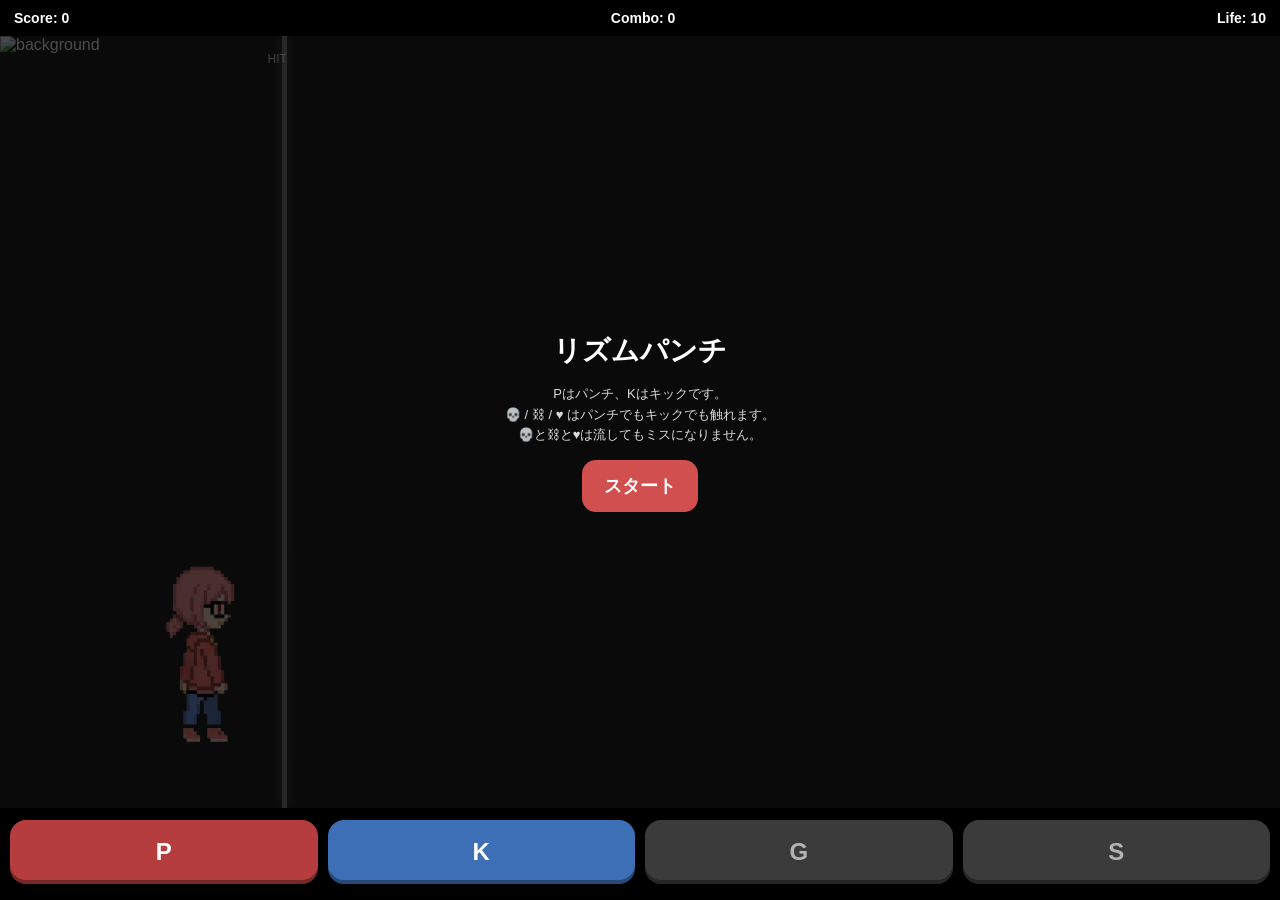
==== kako/index.html @ 6b9573d5 "Add files via upload" ====
<!DOCTYPE html>
<html lang="ja">
<head>
  <meta charset="UTF-8" />
  <meta name="viewport" content="width=device-width, initial-scale=1.0, user-scalable=no" />
  <title>Rhythm Punch Game</title>
  <style>
    * { box-sizing: border-box; -webkit-tap-highlight-color: transparent; }
    html, body {
      margin: 0;
      padding: 0;
      background: #111;
      color: #fff;
      font-family: sans-serif;
      overflow: hidden;
      touch-action: manipulation;
    }

    #gameWrap {
      width: 100vw;
      height: 100vh;
      display: flex;
      flex-direction: column;
      align-items: center;
      justify-content: space-between;
      background: #000;
    }

    #hud {
      width: 100%;
      padding: 10px 14px;
      display: flex;
      justify-content: space-between;
      align-items: center;
      background: rgba(0,0,0,0.7);
      font-weight: bold;
      font-size: 14px;
      z-index: 5;
    }

    #gameArea {
      position: relative;
      width: 100%;
      flex: 1;
      overflow: hidden;
      background: #222;
    }

    #bg {
      position: absolute;
      inset: 0;
      width: 100%;
      height: 100%;
      object-fit: cover;
      pointer-events: none;
      user-select: none;
    }

    #judgeLine {
      position: absolute;
      left: 22%;
      top: 0;
      width: 5px;
      height: 100%;
      background: rgba(255,255,255,0.45);
      box-shadow: 0 0 10px rgba(255,255,255,0.25);
      z-index: 2;
    }

    #laneLabel {
      position: absolute;
      left: calc(22% - 14px);
      top: 16px;
      font-size: 12px;
      color: rgba(255,255,255,0.8);
      z-index: 3;
    }

    #character {
      position: absolute;
      left: 9%;
      bottom: 6%;
      width: min(24vw, 180px);
      image-rendering: pixelated;
      image-rendering: crisp-edges;
      z-index: 4;
      user-select: none;
      pointer-events: none;
      transform: translateZ(0);
    }

    .note {
      position: absolute;
      width: clamp(36px, 6vw, 54px);
      height: clamp(36px, 6vw, 54px);
      border-radius: 50%;
      background: rgba(255, 120, 120, 0.92);
      border: 3px solid rgba(255,255,255,0.9);
      box-shadow: 0 0 14px rgba(255,100,100,0.55);
      top: 54%;
      transform: translate(-50%, -50%);
      z-index: 3;
    }

    .note.k-note {
      background: rgba(110, 180, 255, 0.92);
      box-shadow: 0 0 14px rgba(110,180,255,0.55);
    }

    .note.bad-note {
      background: rgba(180, 120, 255, 0.95);
      box-shadow: 0 0 14px rgba(180,120,255,0.6);
    }

    .note.bind-note {
      background: rgba(170, 170, 170, 0.95);
      box-shadow: 0 0 14px rgba(200,200,200,0.45);
    }

    .note.heal-note {
      background: rgba(255, 105, 145, 0.95);
      box-shadow: 0 0 14px rgba(255,105,145,0.55);
    }

    .note::after {
      content: attr(data-label);
      position: absolute;
      inset: 0;
      display: flex;
      align-items: center;
      justify-content: center;
      font-size: clamp(16px, 3vw, 22px);
      font-weight: bold;
      color: #fff;
    }

    #feedback {
      position: absolute;
      left: 50%;
      top: 14%;
      transform: translateX(-50%);
      font-size: clamp(22px, 5vw, 42px);
      font-weight: bold;
      text-shadow: 0 0 8px rgba(0,0,0,0.8);
      z-index: 6;
      opacity: 0;
      transition: opacity 0.12s ease;
      pointer-events: none;
    }

    #controls {
      width: 100%;
      padding: 12px 10px 16px;
      background: linear-gradient(to top, rgba(0,0,0,0.95), rgba(0,0,0,0.72));
      display: grid;
      grid-template-columns: repeat(4, 1fr);
      gap: 10px;
      z-index: 5;
    }

    .btn {
      appearance: none;
      border: 0;
      border-radius: 16px;
      height: 64px;
      font-size: 24px;
      font-weight: bold;
      color: white;
      background: #3b3b3b;
      box-shadow: inset 0 -4px 0 rgba(0,0,0,0.35);
    }

    .btn:active { transform: scale(0.96); }
    #btnP { background: #b63d3d; }
    #btnK { background: #3d6fb6; }
    #btnG, #btnS { background: #555; opacity: 0.7; }

    #startOverlay {
      position: absolute;
      inset: 0;
      display: flex;
      flex-direction: column;
      align-items: center;
      justify-content: center;
      gap: 14px;
      background: rgba(0,0,0,0.7);
      z-index: 10;
      text-align: center;
      padding: 20px;
    }

    #startOverlay button {
      border: 0;
      border-radius: 14px;
      padding: 14px 22px;
      font-size: 18px;
      font-weight: bold;
      background: #d24f4f;
      color: #fff;
    }

    .small {
      font-size: 13px;
      color: rgba(255,255,255,0.85);
      line-height: 1.6;
    }
  </style>
</head>
<body>
  <div id="gameWrap">
    <div id="hud">
      <div>Score: <span id="score">0</span></div>
      <div>Combo: <span id="combo">0</span></div>
      <div>Life: <span id="life">10</span></div>
    </div>

    <div id="gameArea">
      <img id="bg" src="back.png" alt="background" />
      <div id="judgeLine"></div>
      <div id="laneLabel">HIT</div>
      <img id="character" src="st.png" alt="player" />
      <div id="feedback"></div>

      <div id="startOverlay">
        <h1 style="margin:0; font-size:28px;">リズムパンチ</h1>
        <div class="small">
          Pはパンチ、Kはキックです。<br>
          💀 / ⛓ / ♥ はパンチでもキックでも触れます。<br>
          💀と⛓と♥は流してもミスになりません。
        </div>
        <button id="startBtn">スタート</button>
      </div>
    </div>

    <div id="controls">
      <button class="btn" id="btnP">P</button>
      <button class="btn" id="btnK">K</button>
      <button class="btn" id="btnG">G</button>
      <button class="btn" id="btnS">S</button>
    </div>
  </div>

  <script>
    const gameArea = document.getElementById('gameArea');
    const character = document.getElementById('character');
    const scoreEl = document.getElementById('score');
    const comboEl = document.getElementById('combo');
    const lifeEl = document.getElementById('life');
    const feedbackEl = document.getElementById('feedback');
    const startOverlay = document.getElementById('startOverlay');
    const startBtn = document.getElementById('startBtn');
    const btnP = document.getElementById('btnP');
    const btnK = document.getElementById('btnK');

    const idleFrames = ['st.png'];
    const punchFrames = ['p1.png', 'p2.png', 'p3.png'];
    const kickFrames = ['k1.png', 'k2.png', 'k3.png'];
    const poisonFrames = ['poi1.png', 'poi2.png'];

    let idleFrameIndex = 0;
    let idleTimer = 0;
    let isActing = false;
    let notes = [];
    let gameRunning = false;
    let score = 0;
    let combo = 0;
    let life = 10;
    let lastTime = 0;
    let spawnTimer = 0;
    let nextSpawn = 1.8;
    let punchStep = 0;
    let kickStep = 0;
    let poisonStep = 0;
    let isBound = false;
    let boundUntil = 0;
    let poisonUntil = 0;

    const judgeXRatio = 0.22;
    const noteSpeed = 240;

    function preloadImages(list) {
      list.forEach(src => {
        const img = new Image();
        img.src = src;
      });
    }

    preloadImages([
      ...idleFrames,
      ...punchFrames,
      ...kickFrames,
      ...poisonFrames,
      'back.png',
      'bin-a.png'
    ]);

    function setFeedback(text, color = '#fff') {
      feedbackEl.textContent = text;
      feedbackEl.style.color = color;
      feedbackEl.style.opacity = '1';
      clearTimeout(setFeedback.timer);
      setFeedback.timer = setTimeout(() => {
        feedbackEl.style.opacity = '0';
      }, 280);
    }

    function updateHud() {
      scoreEl.textContent = score;
      comboEl.textContent = combo;
      lifeEl.textContent = life;
    }

    function createNote() {
      const roll = Math.random();
      let type = 'p';
      if (roll < 0.32) type = 'p';
      else if (roll < 0.64) type = 'k';
      else if (roll < 0.76) type = 'bad';
      else if (roll < 0.88) type = 'bind';
      else type = 'heal';

      const labelMap = {
        p: 'P',
        k: 'K',
        bad: '💀',
        bind: '⛓',
        heal: '♥'
      };

      const classMap = {
        p: '',
        k: 'k-note',
        bad: 'bad-note',
        bind: 'bind-note',
        heal: 'heal-note'
      };

      const note = document.createElement('div');
      note.className = `note ${classMap[type]}`.trim();
      note.dataset.label = labelMap[type];
      gameArea.appendChild(note);

      const startX = gameArea.clientWidth + 40;
      const y = gameArea.clientHeight * 0.85;

      const noteObj = {
        el: note,
        x: startX,
        y,
        hit: false,
        type,
      };

      notes.push(noteObj);
      renderNote(noteObj);
    }

    function renderNote(noteObj) {
      noteObj.el.style.left = noteObj.x + 'px';
      noteObj.el.style.top = noteObj.y + 'px';
    }

    function updateIdleSprite() {
      if (isBound) {
        character.src = 'bin-a.png';
        return;
      }
      if (performance.now() < poisonUntil) {
        if (!isActing && idleTimer >= 0.18) {
          idleTimer = 0;
          playPoisonFrame();
        }
        return;
      }
      character.src = idleFrames[0];
    }

    function playPunchFrame() {
      character.src = punchFrames[punchStep];
      punchStep = (punchStep + 1) % punchFrames.length;
      isActing = true;
      clearTimeout(playPunchFrame.timer);
      playPunchFrame.timer = setTimeout(() => {
        isActing = false;
        updateIdleSprite();
      }, 120);
    }

    function playKickFrame() {
      character.src = kickFrames[kickStep];
      kickStep = (kickStep + 1) % kickFrames.length;
      isActing = true;
      clearTimeout(playKickFrame.timer);
      playKickFrame.timer = setTimeout(() => {
        isActing = false;
        updateIdleSprite();
      }, 120);
    }

    function playPoisonFrame() {
      character.src = poisonFrames[poisonStep];
      poisonStep = (poisonStep + 1) % poisonFrames.length;
    }

    function removeNote(noteObj) {
      if (noteObj.el && noteObj.el.parentNode) {
        noteObj.el.parentNode.removeChild(noteObj.el);
      }
      notes = notes.filter(n => n !== noteObj);
    }

    function judgeInput(inputType) {
      const judgeX = gameArea.clientWidth * judgeXRatio;
      let bestNote = null;
      let bestDist = Infinity;

      for (const note of notes) {
        if (note.hit) continue;
        const dist = Math.abs(note.x - judgeX);
        if (dist < bestDist) {
          bestDist = dist;
          bestNote = note;
        }
      }

      if (!bestNote) {
        combo = 0;
        setFeedback('MISS', '#9ecbff');
        updateHud();
        return;
      }

      const inRange = bestDist <= 68;
      if (!inRange) {
        combo = 0;
        setFeedback('MISS', '#9ecbff');
        updateHud();
        return;
      }

      if (bestNote.type === 'bad') {
        bestNote.hit = true;
        removeNote(bestNote);
        life = Math.max(0, life - 3);
        combo = 0;
        poisonUntil = performance.now() + 5000;
        poisonStep = 0;
        idleTimer = 0;
        playPoisonFrame();
        setFeedback('POISON', '#d38cff');
        updateHud();
        if (life <= 0) gameOver();
        return;
      }

      if (bestNote.type === 'bind') {
        bestNote.hit = true;
        removeNote(bestNote);
        combo = 0;
        isBound = true;
        boundUntil = performance.now() + 3000;
        character.src = 'bin-a.png';
        setFeedback('BIND', '#d0d0d0');
        updateHud();
        return;
      }

      if (bestNote.type === 'heal') {
        bestNote.hit = true;
        removeNote(bestNote);
        life = Math.min(10, life + 3);
        setFeedback('HEAL', '#ff8fb1');
        updateHud();
        return;
      }

      if (bestNote.type !== inputType) {
        combo = 0;
        setFeedback('WRONG', '#ff9de1');
        updateHud();
        return;
      }

      if (bestDist <= 22) {
        bestNote.hit = true;
        removeNote(bestNote);
        score += 300;
        combo += 1;
        setFeedback('PERFECT', '#ffe16a');
      } else if (bestDist <= 42) {
        bestNote.hit = true;
        removeNote(bestNote);
        score += 150;
        combo += 1;
        setFeedback('GOOD', '#7dffb3');
      } else {
        bestNote.hit = true;
        removeNote(bestNote);
        score += 50;
        combo = 0;
        setFeedback('BAD', '#ffb36b');
      }

      updateHud();
    }

    function punch() {
      if (!gameRunning || isBound) return;
      playPunchFrame();
      judgeInput('p');
    }

    function kick() {
      if (!gameRunning || isBound) return;
      playKickFrame();
      judgeInput('k');
    }

    function updateIdle(dt) {
      idleTimer += dt;

      if (isBound) {
        character.src = 'bin-a.png';
        return;
      }

      if (performance.now() < poisonUntil) {
        if (!isActing && idleTimer >= 0.18) {
          idleTimer = 0;
          poisonStep = (poisonStep + 1) % poisonFrames.length;
          playPoisonFrame();
        }
        return;
      }

      if (isActing) return;
      if (idleTimer >= 0.16) {
        idleTimer = 0;
        idleFrameIndex = 0;
        character.src = idleFrames[idleFrameIndex];
      }
    }

    function updateNotes(dt) {
      const judgeLeftLimit = gameArea.clientWidth * judgeXRatio - 75;
      const now = performance.now();

      if (isBound && now >= boundUntil) {
        isBound = false;
        updateIdleSprite();
      }

      for (let i = notes.length - 1; i >= 0; i--) {
        const note = notes[i];
        note.x -= noteSpeed * dt;
        renderNote(note);

        if (note.x < judgeLeftLimit && !note.hit) {
          combo = 0;
          const safeNote = note.type === 'bad' || note.type === 'bind' || note.type === 'heal';
          if (!safeNote) {
            life -= 1;
            setFeedback('MISS', '#9ecbff');
            updateHud();
          }
          removeNote(note);

          if (life <= 0) {
            gameOver();
            return;
          }
        }
      }
    }

    function updateSpawn(dt) {
      spawnTimer += dt;
      if (spawnTimer >= nextSpawn) {
        spawnTimer = 0;
        createNote();
        nextSpawn = 1.05 + Math.random() * 0.55;
      }
    }

    function gameLoop(timestamp) {
      if (!gameRunning) return;

      if (!lastTime) lastTime = timestamp;
      const dt = Math.min((timestamp - lastTime) / 1000, 0.033);
      lastTime = timestamp;

      updateIdle(dt);
      updateNotes(dt);
      updateSpawn(dt);

      requestAnimationFrame(gameLoop);
    }

    function resetGame() {
      notes.forEach(note => note.el.remove());
      notes = [];
      score = 0;
      combo = 0;
      life = 10;
      idleFrameIndex = 0;
      idleTimer = 0;
      spawnTimer = 0;
      nextSpawn = 1.8;
      isActing = false;
      punchStep = 0;
      kickStep = 0;
      poisonStep = 0;
      isBound = false;
      boundUntil = 0;
      poisonUntil = 0;
      character.src = idleFrames[0];
      updateHud();
      feedbackEl.style.opacity = '0';
    }

    function startGame() {
      resetGame();
      gameRunning = true;
      lastTime = 0;
      startOverlay.style.display = 'none';
      requestAnimationFrame(gameLoop);
    }

    function gameOver() {
      gameRunning = false;
      setFeedback('GAME OVER', '#ff8c8c');
      startOverlay.style.display = 'flex';
      startOverlay.innerHTML = `
        <h1 style="margin:0; font-size:28px;">ゲームオーバー</h1>
        <div class="small">
          Score: ${score}<br>
          もう一度遊べます。
        </div>
        <button id="restartBtn">リトライ</button>
      `;
      document.getElementById('restartBtn').addEventListener('click', startGame, { once: true });
    }

    btnP.addEventListener('pointerdown', (e) => {
      e.preventDefault();
      punch();
    });

    btnK.addEventListener('pointerdown', (e) => {
      e.preventDefault();
      kick();
    });

    startBtn.addEventListener('click', startGame);

    window.addEventListener('keydown', (e) => {
      const key = e.key.toLowerCase();
      if (key === 'p') punch();
      if (key === 'k') kick();
    });

    window.addEventListener('resize', () => {
      notes.forEach(renderNote);
    });
  </script>
</body>
</html>
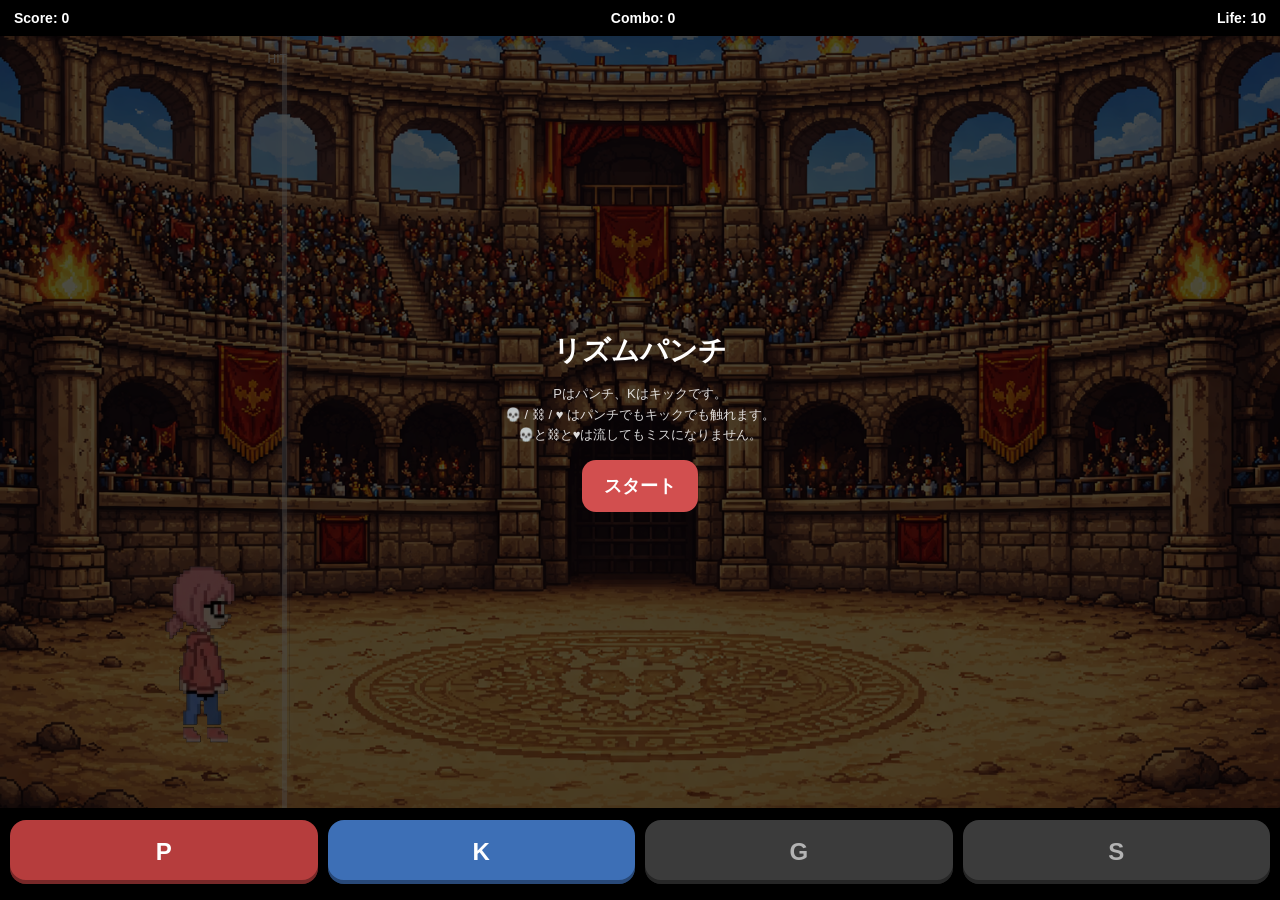
==== commit c1292aee: "Update index.html" ====
--- a/kako/index.html
+++ b/kako/index.html
@@ -7,6 +7,7 @@
   <style>
     * { box-sizing: border-box; -webkit-tap-highlight-color: transparent; }
     html, body {
+  height: 100%;
       margin: 0;
       padding: 0;
       background: #111;
@@ -17,8 +18,8 @@
     }
 
     #gameWrap {
-      width: 100vw;
-      height: 100vh;
+      height: 100dvh;
+  min-height: 100dvh;
       display: flex;
       flex-direction: column;
       align-items: center;
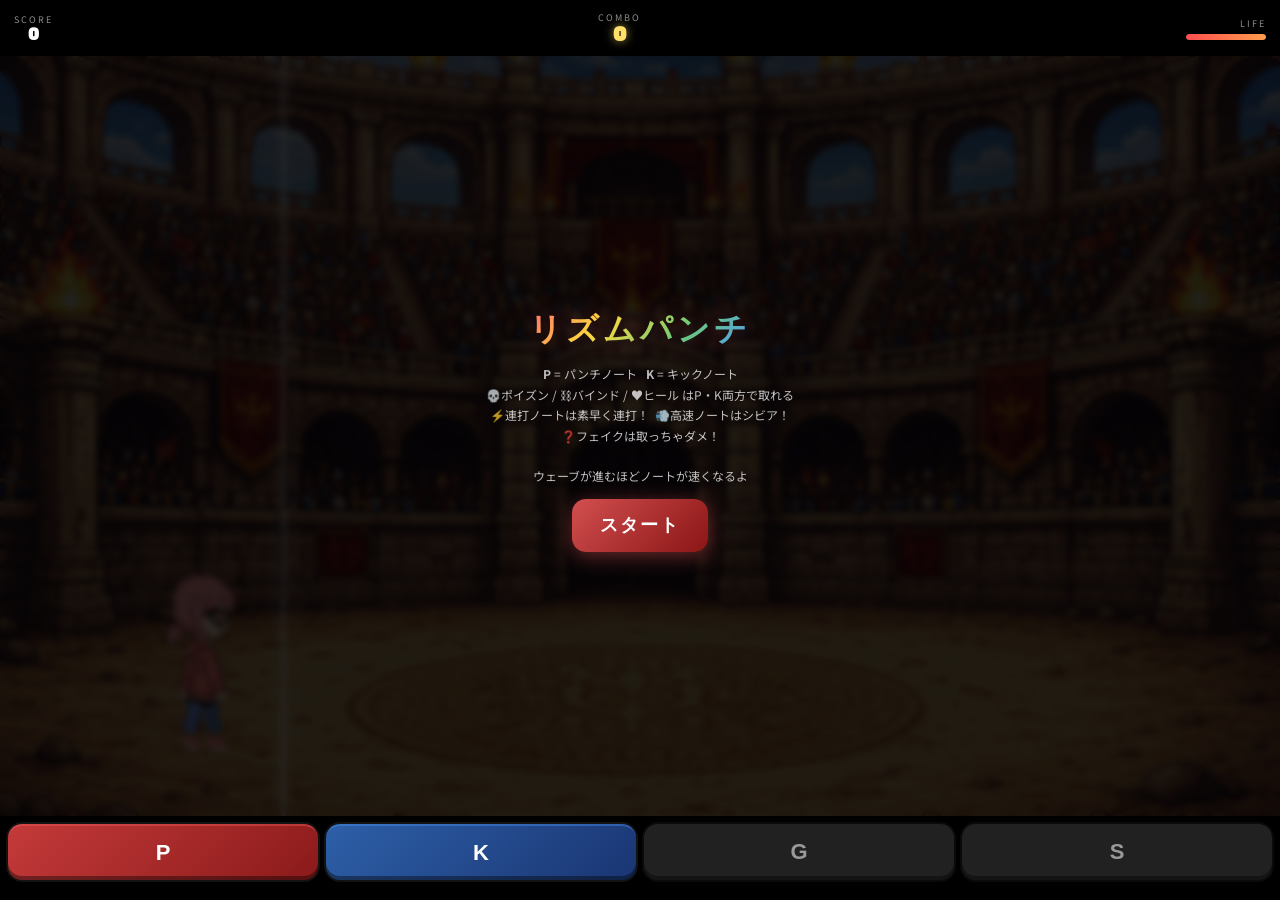
==== commit 3f211b51: "Update index.html" ====
--- a/kako/index.html
+++ b/kako/index.html
@@ -2,667 +2,877 @@
 <html lang="ja">
 <head>
   <meta charset="UTF-8" />
-  <meta name="viewport" content="width=device-width, initial-scale=1.0, user-scalable=no" />
+  <meta name="viewport" content="width=device-width, initial-scale=1.0, viewport-fit=cover, user-scalable=no" />
   <title>Rhythm Punch Game</title>
   <style>
+    @import url('https://fonts.googleapis.com/css2?family=Black+Han+Sans&family=Noto+Sans+JP:wght@400;700;900&display=swap');
+
     * { box-sizing: border-box; -webkit-tap-highlight-color: transparent; }
+    :root {
+      --col-p: #ff4e4e;
+      --col-k: #4e9eff;
+      --col-bad: #b04eff;
+      --col-bind: #aaaaaa;
+      --col-heal: #ff6e9e;
+      --col-rapid: #ffcc00;
+      --col-fast: #00ffcc;
+      --col-fake: #ff8c42;
+      --col-perfect: #ffe16a;
+      --col-good: #7dffb3;
+      --col-bad-fb: #ffb36b;
+      --col-miss: #9ecbff;
+      --glow: 0 0 18px rgba(255,255,255,0.18);
+    }
     html, body {
-  height: 100%;
-      margin: 0;
-      padding: 0;
-      background: #111;
+      margin: 0; padding: 0;
+      width: 100%; height: 100%;
+      overflow: hidden;
+      background: #000;
       color: #fff;
-      font-family: sans-serif;
-      overflow: hidden;
+      font-family: 'Noto Sans JP', sans-serif;
       touch-action: manipulation;
     }
+    body { position: fixed; inset: 0; }
 
     #gameWrap {
-      height: 100dvh;
-  min-height: 100dvh;
-      display: flex;
-      flex-direction: column;
-      align-items: center;
-      justify-content: space-between;
-      background: #000;
-    }
-
+      position: fixed; inset: 0;
+      width: 100vw; height: 100dvh;
+      background: #000; overflow: hidden;
+    }
+
+    /* ── HUD ── */
     #hud {
-      width: 100%;
-      padding: 10px 14px;
-      display: flex;
-      justify-content: space-between;
-      align-items: center;
-      background: rgba(0,0,0,0.7);
-      font-weight: bold;
-      font-size: 14px;
-      z-index: 5;
-    }
-
+      position: absolute; top: 0; left: 0; right: 0;
+      height: 56px; padding: 0 14px;
+      display: flex; justify-content: space-between; align-items: center;
+      background: linear-gradient(to bottom, rgba(0,0,0,0.92), transparent);
+      z-index: 20;
+    }
+    .hud-block { display: flex; flex-direction: column; align-items: center; }
+    .hud-label { font-size: 9px; letter-spacing: 2px; opacity: 0.55; text-transform: uppercase; }
+    .hud-val { font-size: 18px; font-weight: 900; line-height: 1; font-family: 'Black Han Sans', sans-serif; }
+    #comboVal { font-size: 22px; color: var(--col-perfect); text-shadow: 0 0 10px rgba(255,225,106,0.6); }
+    #waveIndicator {
+      position: absolute; top: 56px; left: 0; right: 0;
+      text-align: center; font-size: 11px; letter-spacing: 3px;
+      color: rgba(255,255,255,0.5); z-index: 20;
+    }
+
+    /* ── Game Area ── */
     #gameArea {
-      position: relative;
-      width: 100%;
-      flex: 1;
-      overflow: hidden;
-      background: #222;
-    }
-
+      position: absolute; left: 0; right: 0;
+      top: 56px; bottom: calc(84px + env(safe-area-inset-bottom));
+      overflow: hidden; background: #1a1a2e;
+    }
     #bg {
-      position: absolute;
-      inset: 0;
-      width: 100%;
-      height: 100%;
-      object-fit: cover;
-      pointer-events: none;
-      user-select: none;
+      position: absolute; inset: 0;
+      width: 100%; height: 100%;
+      object-fit: cover; pointer-events: none; user-select: none;
+      opacity: 0.7;
+    }
+
+    /* scanlines overlay */
+    #gameArea::after {
+      content: '';
+      position: absolute; inset: 0;
+      background: repeating-linear-gradient(
+        0deg, transparent, transparent 3px,
+        rgba(0,0,0,0.06) 3px, rgba(0,0,0,0.06) 4px
+      );
+      pointer-events: none; z-index: 1;
     }
 
     #judgeLine {
-      position: absolute;
-      left: 22%;
-      top: 0;
-      width: 5px;
-      height: 100%;
-      background: rgba(255,255,255,0.45);
-      box-shadow: 0 0 10px rgba(255,255,255,0.25);
+      position: absolute; left: 22%; top: 0;
+      width: 3px; height: 100%;
+      background: rgba(255,255,255,0.55);
+      box-shadow: 0 0 14px rgba(255,255,255,0.4), 0 0 30px rgba(255,255,255,0.15);
       z-index: 2;
     }
-
+    #judgeGlow {
+      position: absolute; left: calc(22% - 18px); top: 0;
+      width: 40px; height: 100%;
+      background: linear-gradient(to right, transparent, rgba(255,255,255,0.06), transparent);
+      z-index: 2; pointer-events: none;
+    }
     #laneLabel {
-      position: absolute;
-      left: calc(22% - 14px);
-      top: 16px;
-      font-size: 12px;
-      color: rgba(255,255,255,0.8);
-      z-index: 3;
+      position: absolute; left: calc(22% - 16px); top: 12px;
+      font-size: 10px; letter-spacing: 2px;
+      color: rgba(255,255,255,0.7); z-index: 3;
     }
 
     #character {
-      position: absolute;
-      left: 9%;
-      bottom: 6%;
+      position: absolute; left: 9%; bottom: 6%;
       width: min(24vw, 180px);
-      image-rendering: pixelated;
-      image-rendering: crisp-edges;
-      z-index: 4;
-      user-select: none;
-      pointer-events: none;
+      image-rendering: pixelated; image-rendering: crisp-edges;
+      z-index: 4; user-select: none; pointer-events: none;
       transform: translateZ(0);
     }
 
+    /* ── Notes ── */
     .note {
       position: absolute;
-      width: clamp(36px, 6vw, 54px);
-      height: clamp(36px, 6vw, 54px);
+      width: clamp(36px, 6vw, 52px); height: clamp(36px, 6vw, 52px);
       border-radius: 50%;
-      background: rgba(255, 120, 120, 0.92);
-      border: 3px solid rgba(255,255,255,0.9);
+      background: rgba(255,120,120,0.92);
+      border: 3px solid rgba(255,255,255,0.85);
       box-shadow: 0 0 14px rgba(255,100,100,0.55);
-      top: 54%;
       transform: translate(-50%, -50%);
       z-index: 3;
-    }
-
-    .note.k-note {
-      background: rgba(110, 180, 255, 0.92);
-      box-shadow: 0 0 14px rgba(110,180,255,0.55);
-    }
-
-    .note.bad-note {
-      background: rgba(180, 120, 255, 0.95);
-      box-shadow: 0 0 14px rgba(180,120,255,0.6);
-    }
-
-    .note.bind-note {
-      background: rgba(170, 170, 170, 0.95);
-      box-shadow: 0 0 14px rgba(200,200,200,0.45);
-    }
-
-    .note.heal-note {
-      background: rgba(255, 105, 145, 0.95);
-      box-shadow: 0 0 14px rgba(255,105,145,0.55);
-    }
+      transition: box-shadow 0.05s;
+    }
+    .note.k-note    { background: rgba(78,158,255,0.92); box-shadow: 0 0 14px rgba(78,158,255,0.55); }
+    .note.bad-note  { background: rgba(176,78,255,0.95); box-shadow: 0 0 14px rgba(176,78,255,0.6); }
+    .note.bind-note { background: rgba(170,170,170,0.95); box-shadow: 0 0 14px rgba(200,200,200,0.45); }
+    .note.heal-note { background: rgba(255,110,158,0.95); box-shadow: 0 0 14px rgba(255,110,158,0.55); }
+    .note.rapid-note { background: rgba(255,204,0,0.95); box-shadow: 0 0 14px rgba(255,204,0,0.6); animation: rapidPulse 0.3s infinite alternate; }
+    .note.fast-note { background: rgba(0,255,204,0.95); box-shadow: 0 0 14px rgba(0,255,204,0.6); }
+    .note.fake-note { background: rgba(255,140,66,0.95); box-shadow: 0 0 14px rgba(255,140,66,0.6); }
+
+    @keyframes rapidPulse { from { transform: translate(-50%,-50%) scale(1); } to { transform: translate(-50%,-50%) scale(1.1); } }
 
     .note::after {
       content: attr(data-label);
+      position: absolute; inset: 0;
+      display: flex; align-items: center; justify-content: center;
+      font-size: clamp(14px, 2.8vw, 20px); font-weight: bold; color: #fff;
+    }
+
+    /* rapid hit counter badge */
+    .rapid-count {
       position: absolute;
-      inset: 0;
-      display: flex;
-      align-items: center;
-      justify-content: center;
-      font-size: clamp(16px, 3vw, 22px);
-      font-weight: bold;
-      color: #fff;
-    }
-
+      top: -12px; right: -8px;
+      background: #fff; color: #222;
+      font-size: 11px; font-weight: 900;
+      border-radius: 999px; padding: 1px 5px;
+      line-height: 1.3; pointer-events: none;
+    }
+
+    /* ── Feedback ── */
     #feedback {
-      position: absolute;
-      left: 50%;
-      top: 14%;
+      position: absolute; left: 50%; top: 12%;
       transform: translateX(-50%);
-      font-size: clamp(22px, 5vw, 42px);
-      font-weight: bold;
-      text-shadow: 0 0 8px rgba(0,0,0,0.8);
-      z-index: 6;
+      font-size: clamp(24px, 5.5vw, 46px); font-weight: 900;
+      font-family: 'Black Han Sans', sans-serif;
+      text-shadow: 0 0 10px rgba(0,0,0,0.8);
+      z-index: 6; opacity: 0;
+      transition: opacity 0.1s ease;
+      pointer-events: none;
+      white-space: nowrap;
+    }
+
+    /* combo multiplier display */
+    #comboMult {
+      position: absolute; left: 50%; top: 22%;
+      transform: translateX(-50%);
+      font-size: clamp(14px, 3vw, 22px); font-weight: 700;
+      color: var(--col-perfect); opacity: 0;
+      pointer-events: none; z-index: 6;
+      transition: opacity 0.15s;
+    }
+
+    /* ── Hit particles canvas ── */
+    #fxCanvas {
+      position: absolute; inset: 0;
+      width: 100%; height: 100%;
+      pointer-events: none; z-index: 5;
+    }
+
+    /* ── Screen shake ── */
+    @keyframes shake {
+      0%,100% { transform: translate(0,0); }
+      20% { transform: translate(-4px, 2px); }
+      40% { transform: translate(4px, -2px); }
+      60% { transform: translate(-3px, 3px); }
+      80% { transform: translate(3px, -1px); }
+    }
+    .shaking { animation: shake 0.22s ease; }
+
+    /* ── Judge line flash ── */
+    @keyframes judgeFlash {
+      0% { opacity: 1; box-shadow: 0 0 30px rgba(255,255,255,0.9); }
+      100% { opacity: 1; box-shadow: 0 0 14px rgba(255,255,255,0.4); }
+    }
+    .judge-flash { animation: judgeFlash 0.18s ease-out; }
+
+    /* ── Controls ── */
+    #controls {
+      position: absolute; left: 0; right: 0; bottom: 0;
+      height: calc(84px + env(safe-area-inset-bottom));
+      padding: 8px 8px calc(10px + env(safe-area-inset-bottom));
+      background: linear-gradient(to top, rgba(0,0,0,0.97), rgba(0,0,0,0.72));
+      display: grid; grid-template-columns: repeat(4, 1fr); gap: 8px;
+      z-index: 30;
+    }
+    .btn {
+      appearance: none; border: 0; border-radius: 14px;
+      height: 56px; font-size: 22px; font-weight: bold;
+      color: white; background: #3b3b3b;
+      box-shadow: inset 0 -4px 0 rgba(0,0,0,0.4), 0 0 0 2px rgba(255,255,255,0.07);
+      transition: transform 0.06s, box-shadow 0.06s;
+    }
+    .btn:active { transform: scale(0.95); box-shadow: inset 0 -1px 0 rgba(0,0,0,0.4); }
+    #btnP { background: linear-gradient(135deg, #c43a3a, #8b1a1a); border-top: 2px solid rgba(255,100,100,0.4); }
+    #btnK { background: linear-gradient(135deg, #2d5fa8, #1a3572); border-top: 2px solid rgba(78,158,255,0.4); }
+    #btnG, #btnS { background: #383838; opacity: 0.6; }
+
+    /* ── Overlays ── */
+    #startOverlay {
+      position: absolute; inset: 0;
+      display: flex; flex-direction: column;
+      align-items: center; justify-content: center;
+      gap: 12px;
+      background: rgba(0,0,0,0.82);
+      z-index: 40;
+      text-align: center; padding: 24px;
+      backdrop-filter: blur(3px);
+    }
+    #startOverlay h1 {
+      margin: 0; font-size: 32px;
+      font-family: 'Black Han Sans', sans-serif;
+      letter-spacing: 4px;
+      background: linear-gradient(135deg, #ff6b6b, #ffd93d, #6bcb77, #4d96ff);
+      -webkit-background-clip: text; -webkit-text-fill-color: transparent;
+      filter: drop-shadow(0 0 12px rgba(255,100,100,0.4));
+    }
+    .small { font-size: 12px; color: rgba(255,255,255,0.75); line-height: 1.7; }
+    .overlay-btn {
+      border: 0; border-radius: 14px;
+      padding: 14px 28px; font-size: 18px; font-weight: 900;
+      background: linear-gradient(135deg, #d24f4f, #8b1515);
+      color: #fff; letter-spacing: 2px;
+      box-shadow: 0 4px 20px rgba(210,79,79,0.5);
+      font-family: 'Black Han Sans', sans-serif;
+    }
+    .overlay-btn:active { transform: scale(0.97); }
+
+    /* Ranking table */
+    #rankingTable {
+      width: 100%; max-width: 280px;
+      border-collapse: collapse; font-size: 13px;
+    }
+    #rankingTable th {
+      padding: 4px 8px; font-size: 10px;
+      letter-spacing: 2px; opacity: 0.5; text-transform: uppercase;
+      border-bottom: 1px solid rgba(255,255,255,0.15);
+    }
+    #rankingTable td {
+      padding: 5px 8px; text-align: center;
+    }
+    #rankingTable tr:first-child td { color: #ffd700; font-weight: 700; }
+    #rankingTable tr:nth-child(2) td { color: #c0c0c0; }
+    #rankingTable tr:nth-child(3) td { color: #cd7f32; }
+
+    /* Wave flash */
+    #waveBanner {
+      position: absolute; inset: 0;
+      display: flex; align-items: center; justify-content: center;
+      z-index: 7; pointer-events: none;
       opacity: 0;
-      transition: opacity 0.12s ease;
-      pointer-events: none;
-    }
-
-    #controls {
-      width: 100%;
-      padding: 12px 10px 16px;
-      background: linear-gradient(to top, rgba(0,0,0,0.95), rgba(0,0,0,0.72));
-      display: grid;
-      grid-template-columns: repeat(4, 1fr);
-      gap: 10px;
-      z-index: 5;
-    }
-
-    .btn {
-      appearance: none;
-      border: 0;
-      border-radius: 16px;
-      height: 64px;
-      font-size: 24px;
-      font-weight: bold;
-      color: white;
-      background: #3b3b3b;
-      box-shadow: inset 0 -4px 0 rgba(0,0,0,0.35);
-    }
-
-    .btn:active { transform: scale(0.96); }
-    #btnP { background: #b63d3d; }
-    #btnK { background: #3d6fb6; }
-    #btnG, #btnS { background: #555; opacity: 0.7; }
-
-    #startOverlay {
-      position: absolute;
-      inset: 0;
-      display: flex;
-      flex-direction: column;
-      align-items: center;
-      justify-content: center;
-      gap: 14px;
-      background: rgba(0,0,0,0.7);
-      z-index: 10;
-      text-align: center;
-      padding: 20px;
-    }
-
-    #startOverlay button {
-      border: 0;
-      border-radius: 14px;
-      padding: 14px 22px;
-      font-size: 18px;
-      font-weight: bold;
-      background: #d24f4f;
-      color: #fff;
-    }
-
-    .small {
-      font-size: 13px;
-      color: rgba(255,255,255,0.85);
-      line-height: 1.6;
+    }
+    #waveBanner span {
+      font-family: 'Black Han Sans', sans-serif;
+      font-size: clamp(32px, 8vw, 60px);
+      letter-spacing: 6px;
+      background: linear-gradient(135deg, #ffd93d, #ff6b6b);
+      -webkit-background-clip: text; -webkit-text-fill-color: transparent;
+      filter: drop-shadow(0 0 16px rgba(255,200,80,0.7));
+    }
+    @keyframes waveFade {
+      0%   { opacity: 0; transform: scale(0.7); }
+      20%  { opacity: 1; transform: scale(1.05); }
+      70%  { opacity: 1; transform: scale(1); }
+      100% { opacity: 0; transform: scale(0.95); }
+    }
+    .wave-show { animation: waveFade 1.4s ease forwards; }
+
+    /* Life bar */
+    #lifebar {
+      width: 80px; height: 6px;
+      background: rgba(255,255,255,0.15); border-radius: 3px;
+      margin-top: 4px; overflow: hidden;
+    }
+    #lifefill {
+      height: 100%; border-radius: 3px;
+      background: linear-gradient(to right, #ff4e4e, #ff9e4e);
+      transition: width 0.2s ease;
     }
   </style>
 </head>
 <body>
-  <div id="gameWrap">
-    <div id="hud">
-      <div>Score: <span id="score">0</span></div>
-      <div>Combo: <span id="combo">0</span></div>
-      <div>Life: <span id="life">10</span></div>
+<div id="gameWrap">
+  <div id="hud">
+    <div class="hud-block">
+      <span class="hud-label">SCORE</span>
+      <span class="hud-val" id="scoreVal">0</span>
     </div>
-
-    <div id="gameArea">
-      <img id="bg" src="back.png" alt="background" />
-      <div id="judgeLine"></div>
-      <div id="laneLabel">HIT</div>
-      <img id="character" src="st.png" alt="player" />
-      <div id="feedback"></div>
-
-      <div id="startOverlay">
-        <h1 style="margin:0; font-size:28px;">リズムパンチ</h1>
-        <div class="small">
-          Pはパンチ、Kはキックです。<br>
-          💀 / ⛓ / ♥ はパンチでもキックでも触れます。<br>
-          💀と⛓と♥は流してもミスになりません。
-        </div>
-        <button id="startBtn">スタート</button>
-      </div>
+    <div class="hud-block">
+      <span class="hud-label">COMBO</span>
+      <span class="hud-val" id="comboVal">0</span>
     </div>
-
-    <div id="controls">
-      <button class="btn" id="btnP">P</button>
-      <button class="btn" id="btnK">K</button>
-      <button class="btn" id="btnG">G</button>
-      <button class="btn" id="btnS">S</button>
+    <div class="hud-block" style="align-items:flex-end">
+      <span class="hud-label">LIFE</span>
+      <div id="lifebar"><div id="lifefill" style="width:100%"></div></div>
     </div>
   </div>
-
-  <script>
-    const gameArea = document.getElementById('gameArea');
-    const character = document.getElementById('character');
-    const scoreEl = document.getElementById('score');
-    const comboEl = document.getElementById('combo');
-    const lifeEl = document.getElementById('life');
-    const feedbackEl = document.getElementById('feedback');
-    const startOverlay = document.getElementById('startOverlay');
-    const startBtn = document.getElementById('startBtn');
-    const btnP = document.getElementById('btnP');
-    const btnK = document.getElementById('btnK');
-
-    const idleFrames = ['st.png'];
-    const punchFrames = ['p1.png', 'p2.png', 'p3.png'];
-    const kickFrames = ['k1.png', 'k2.png', 'k3.png'];
-    const poisonFrames = ['poi1.png', 'poi2.png'];
-
-    let idleFrameIndex = 0;
-    let idleTimer = 0;
-    let isActing = false;
-    let notes = [];
-    let gameRunning = false;
-    let score = 0;
-    let combo = 0;
-    let life = 10;
-    let lastTime = 0;
-    let spawnTimer = 0;
-    let nextSpawn = 1.8;
-    let punchStep = 0;
-    let kickStep = 0;
-    let poisonStep = 0;
-    let isBound = false;
-    let boundUntil = 0;
-    let poisonUntil = 0;
-
-    const judgeXRatio = 0.22;
-    const noteSpeed = 240;
-
-    function preloadImages(list) {
-      list.forEach(src => {
-        const img = new Image();
-        img.src = src;
-      });
-    }
-
-    preloadImages([
-      ...idleFrames,
-      ...punchFrames,
-      ...kickFrames,
-      ...poisonFrames,
-      'back.png',
-      'bin-a.png'
-    ]);
-
-    function setFeedback(text, color = '#fff') {
-      feedbackEl.textContent = text;
-      feedbackEl.style.color = color;
-      feedbackEl.style.opacity = '1';
-      clearTimeout(setFeedback.timer);
-      setFeedback.timer = setTimeout(() => {
-        feedbackEl.style.opacity = '0';
-      }, 280);
-    }
-
-    function updateHud() {
-      scoreEl.textContent = score;
-      comboEl.textContent = combo;
-      lifeEl.textContent = life;
-    }
-
-    function createNote() {
-      const roll = Math.random();
-      let type = 'p';
-      if (roll < 0.32) type = 'p';
-      else if (roll < 0.64) type = 'k';
-      else if (roll < 0.76) type = 'bad';
-      else if (roll < 0.88) type = 'bind';
-      else type = 'heal';
-
-      const labelMap = {
-        p: 'P',
-        k: 'K',
-        bad: '💀',
-        bind: '⛓',
-        heal: '♥'
-      };
-
-      const classMap = {
-        p: '',
-        k: 'k-note',
-        bad: 'bad-note',
-        bind: 'bind-note',
-        heal: 'heal-note'
-      };
-
-      const note = document.createElement('div');
-      note.className = `note ${classMap[type]}`.trim();
-      note.dataset.label = labelMap[type];
-      gameArea.appendChild(note);
-
-      const startX = gameArea.clientWidth + 40;
-      const y = gameArea.clientHeight * 0.85;
-
-      const noteObj = {
-        el: note,
-        x: startX,
-        y,
-        hit: false,
-        type,
-      };
-
-      notes.push(noteObj);
-      renderNote(noteObj);
-    }
-
-    function renderNote(noteObj) {
-      noteObj.el.style.left = noteObj.x + 'px';
-      noteObj.el.style.top = noteObj.y + 'px';
-    }
-
-    function updateIdleSprite() {
-      if (isBound) {
-        character.src = 'bin-a.png';
-        return;
+  <div id="waveIndicator">WAVE 1</div>
+
+  <div id="gameArea">
+    <img id="bg" src="back.png" alt="" />
+    <div id="judgeLine"></div>
+    <div id="judgeGlow"></div>
+    <div id="laneLabel">HIT</div>
+    <img id="character" src="st.png" alt="player" />
+    <div id="feedback"></div>
+    <div id="comboMult"></div>
+    <div id="waveBanner"><span></span></div>
+    <canvas id="fxCanvas"></canvas>
+
+    <div id="startOverlay">
+      <h1>リズムパンチ</h1>
+      <div class="small">
+        <b>P</b> = パンチノート &nbsp; <b>K</b> = キックノート<br>
+        💀ポイズン / ⛓バインド / ♥ヒール はP・K両方で取れる<br>
+        ⚡連打ノートは素早く連打！&nbsp; 💨高速ノートはシビア！<br>
+        ❓フェイクは取っちゃダメ！<br><br>
+        ウェーブが進むほどノートが速くなるよ
+      </div>
+      <button class="overlay-btn" id="startBtn">スタート</button>
+      <div id="rankSection"></div>
+    </div>
+  </div>
+
+  <div id="controls">
+    <button class="btn" id="btnP">P</button>
+    <button class="btn" id="btnK">K</button>
+    <button class="btn" id="btnG">G</button>
+    <button class="btn" id="btnS">S</button>
+  </div>
+</div>
+
+<script>
+// ── Elements ──
+const gameArea   = document.getElementById('gameArea');
+const character  = document.getElementById('character');
+const scoreEl    = document.getElementById('scoreVal');
+const comboEl    = document.getElementById('comboVal');
+const lifeEl     = document.getElementById('lifefill');
+const feedbackEl = document.getElementById('feedback');
+const comboMultEl= document.getElementById('comboMult');
+const startOverlay = document.getElementById('startOverlay');
+const startBtn   = document.getElementById('startBtn');
+const btnP       = document.getElementById('btnP');
+const btnK       = document.getElementById('btnK');
+const waveIndEl  = document.getElementById('waveIndicator');
+const waveBanner = document.getElementById('waveBanner');
+const waveBannerSpan = waveBanner.querySelector('span');
+const fxCanvas   = document.getElementById('fxCanvas');
+const fxCtx      = fxCanvas.getContext('2d');
+const rankSection= document.getElementById('rankSection');
+const judgeLine  = document.getElementById('judgeLine');
+
+// ── Sprites ──
+const idleFrames  = ['st.png'];
+const punchFrames = ['p1.png','p2.png','p3.png'];
+const kickFrames  = ['k1.png','k2.png','k3.png'];
+const poisonFrames= ['poi1.png','poi2.png'];
+
+// ── State ──
+let notes=[], particles=[], gameRunning=false;
+let score=0, combo=0, life=10, maxLife=10;
+let lastTime=0, spawnTimer=0, nextSpawn=1.8;
+let idleFrameIndex=0, idleTimer=0, isActing=false;
+let punchStep=0, kickStep=0, poisonStep=0;
+let isBound=false, boundUntil=0, poisonUntil=0;
+let wave=1, waveTimer=0, waveDuration=20;
+let noteSpeed=240, spawnMin=1.05, spawnRand=0.55;
+let comboFlashTimer=0;
+
+const judgeXRatio = 0.22;
+const LIFE_MAX = 10;
+
+// ── Preload ──
+[...idleFrames,...punchFrames,...kickFrames,...poisonFrames,'back.png','bin-a.png']
+  .forEach(s=>{ const i=new Image(); i.src=s; });
+
+// ── Canvas resize ──
+function resizeCanvas() {
+  fxCanvas.width  = gameArea.clientWidth;
+  fxCanvas.height = gameArea.clientHeight;
+}
+resizeCanvas();
+window.addEventListener('resize', resizeCanvas);
+
+// ── Local ranking ──
+const RANK_KEY = 'rp_rankings';
+function getRankings() {
+  try { return JSON.parse(localStorage.getItem(RANK_KEY)) || []; } catch { return []; }
+}
+function saveRanking(s) {
+  const r = getRankings();
+  r.push(s);
+  r.sort((a,b)=>b-a);
+  r.splice(5);
+  localStorage.setItem(RANK_KEY, JSON.stringify(r));
+}
+function renderRankings(highlight) {
+  const r = getRankings();
+  if (!r.length) { rankSection.innerHTML=''; return; }
+  const medals = ['🥇','🥈','🥉','4','5'];
+  let rows = r.map((v,i)=>`<tr><td>${medals[i]}</td><td>${v.toLocaleString()}</td></tr>`).join('');
+  rankSection.innerHTML = `
+    <div style="margin-top:12px;font-size:11px;letter-spacing:2px;opacity:.5;">RANKING</div>
+    <table id="rankingTable"><thead><tr><th>RANK</th><th>SCORE</th></tr></thead><tbody>${rows}</tbody></table>
+  `;
+}
+
+// ── Feedback ──
+let fbTimer;
+function setFeedback(text, color='#fff') {
+  feedbackEl.textContent = text;
+  feedbackEl.style.color = color;
+  feedbackEl.style.opacity = '1';
+  feedbackEl.style.transform = 'translateX(-50%) scale(1.15)';
+  clearTimeout(fbTimer);
+  feedbackEl.style.transition = 'opacity 0.08s, transform 0.08s';
+  requestAnimationFrame(()=>{
+    feedbackEl.style.transform = 'translateX(-50%) scale(1)';
+  });
+  fbTimer = setTimeout(()=>{ feedbackEl.style.opacity='0'; }, 280);
+}
+
+// ── Combo multiplier display ──
+let cmTimer;
+function showComboMult(c) {
+  if (c < 5) { comboMultEl.style.opacity='0'; return; }
+  const mult = c>=30?'×4':c>=20?'×3':c>=10?'×2':'×1.5';
+  comboMultEl.textContent = `COMBO ${mult}`;
+  comboMultEl.style.opacity='1';
+  clearTimeout(cmTimer);
+  cmTimer = setTimeout(()=>{ comboMultEl.style.opacity='0'; }, 700);
+}
+
+// ── Score with combo multiplier ──
+function addScore(base) {
+  const mult = combo>=30?4:combo>=20?3:combo>=10?2:combo>=5?1.5:1;
+  const gained = Math.floor(base * mult);
+  score += gained;
+  return gained;
+}
+
+// ── HUD update ──
+function updateHud() {
+  scoreEl.textContent = score.toLocaleString();
+  comboEl.textContent = combo;
+  const pct = (life/LIFE_MAX)*100;
+  lifeEl.style.width = pct+'%';
+  lifeEl.style.background = pct>50
+    ? 'linear-gradient(to right,#4eff8e,#4edfff)'
+    : pct>25
+    ? 'linear-gradient(to right,#ffd93d,#ff8c4e)'
+    : 'linear-gradient(to right,#ff4e4e,#ff2020)';
+}
+
+// ── Screen shake ──
+function screenShake() {
+  gameArea.classList.remove('shaking');
+  void gameArea.offsetWidth;
+  gameArea.classList.add('shaking');
+}
+
+// ── Judge line flash ──
+function judgeFlash() {
+  judgeLine.classList.remove('judge-flash');
+  void judgeLine.offsetWidth;
+  judgeLine.classList.add('judge-flash');
+}
+
+// ── Wave banner ──
+function showWaveBanner(w) {
+  waveBannerSpan.textContent = w===1?'START!': `WAVE ${w}`;
+  waveBanner.classList.remove('wave-show');
+  void waveBanner.offsetWidth;
+  waveBanner.classList.add('wave-show');
+}
+
+// ── Particles ──
+function spawnParticles(x, y, color, count=10) {
+  for (let i=0;i<count;i++) {
+    const angle = Math.random()*Math.PI*2;
+    const speed = 60 + Math.random()*160;
+    particles.push({
+      x, y,
+      vx: Math.cos(angle)*speed,
+      vy: Math.sin(angle)*speed,
+      r: 3+Math.random()*5,
+      color,
+      life: 0.5+Math.random()*0.4,
+      maxLife: 0.5+Math.random()*0.4,
+    });
+  }
+}
+function spawnRing(x, y, color) {
+  particles.push({ type:'ring', x, y, r:10, maxR:55, life:0.35, maxLife:0.35, color });
+}
+function updateParticles(dt) {
+  fxCtx.clearRect(0,0,fxCanvas.width,fxCanvas.height);
+  for (let i=particles.length-1;i>=0;i--) {
+    const p=particles[i];
+    p.life -= dt;
+    if (p.life<=0) { particles.splice(i,1); continue; }
+    const alpha = p.life/p.maxLife;
+    if (p.type==='ring') {
+      p.r += (p.maxR-10)*(dt/p.maxLife);
+      fxCtx.beginPath();
+      fxCtx.arc(p.x,p.y,p.r,0,Math.PI*2);
+      fxCtx.strokeStyle = p.color;
+      fxCtx.globalAlpha = alpha*0.7;
+      fxCtx.lineWidth = 3;
+      fxCtx.stroke();
+      fxCtx.globalAlpha=1;
+    } else {
+      p.x += p.vx*dt;
+      p.y += p.vy*dt;
+      p.vy += 300*dt; // gravity
+      fxCtx.beginPath();
+      fxCtx.arc(p.x,p.y,p.r*alpha,0,Math.PI*2);
+      fxCtx.fillStyle = p.color;
+      fxCtx.globalAlpha = alpha;
+      fxCtx.fill();
+      fxCtx.globalAlpha=1;
+    }
+  }
+}
+
+// ── Note creation ──
+function getProbs() {
+  // As wave increases, more special notes
+  const w = Math.min(wave, 8);
+  if (w<=2) return { p:.35, k:.35, bad:.1, bind:.08, heal:.07, rapid:.05, fast:0, fake:0 };
+  if (w<=4) return { p:.28, k:.28, bad:.1, bind:.07, heal:.06, rapid:.1, fast:.07, fake:.04 };
+  return      { p:.24, k:.24, bad:.1, bind:.06, heal:.05, rapid:.12, fast:.12, fake:.07 };
+}
+function createNote() {
+  const probs = getProbs();
+  const keys = Object.keys(probs);
+  let r = Math.random(), cum=0, type='p';
+  for (const k of keys) { cum+=probs[k]; if (r<cum) { type=k; break; } }
+
+  const labelMap  = { p:'P', k:'K', bad:'💀', bind:'⛓', heal:'♥', rapid:'⚡', fast:'💨', fake:'❓' };
+  const classMap  = { p:'', k:'k-note', bad:'bad-note', bind:'bind-note', heal:'heal-note',
+                      rapid:'rapid-note', fast:'fast-note', fake:'fake-note' };
+
+  const note = document.createElement('div');
+  note.className = `note ${classMap[type]}`.trim();
+  note.dataset.label = labelMap[type];
+  gameArea.appendChild(note);
+
+  const startX = gameArea.clientWidth + 50;
+  const y      = gameArea.clientHeight * 0.85;
+
+  let hits=0, hitsNeeded=1;
+  if (type==='rapid') {
+    hitsNeeded = 3 + Math.floor(Math.random()*3); // 3~5
+    const badge = document.createElement('div');
+    badge.className='rapid-count';
+    badge.textContent = hitsNeeded;
+    note.appendChild(badge);
+  }
+
+  const speed = type==='fast' ? noteSpeed*1.65 : noteSpeed;
+  const noteObj = { el:note, x:startX, y, hit:false, type, speed, hits, hitsNeeded };
+  notes.push(noteObj);
+  renderNote(noteObj);
+}
+
+function renderNote(n) {
+  n.el.style.left = n.x+'px';
+  n.el.style.top  = n.y+'px';
+}
+
+// ── Sprite helpers ──
+function updateIdleSprite() {
+  if (isBound) { character.src='bin-a.png'; return; }
+  if (performance.now()<poisonUntil) { character.src=poisonFrames[poisonStep]; return; }
+  character.src=idleFrames[0];
+}
+function playPunchFrame() {
+  character.src=punchFrames[punchStep];
+  punchStep=(punchStep+1)%punchFrames.length;
+  isActing=true;
+  clearTimeout(playPunchFrame.t);
+  playPunchFrame.t=setTimeout(()=>{ isActing=false; updateIdleSprite(); }, 110);
+}
+function playKickFrame() {
+  character.src=kickFrames[kickStep];
+  kickStep=(kickStep+1)%kickFrames.length;
+  isActing=true;
+  clearTimeout(playKickFrame.t);
+  playKickFrame.t=setTimeout(()=>{ isActing=false; updateIdleSprite(); }, 110);
+}
+
+// ── Remove note ──
+function removeNote(n) {
+  if (n.el && n.el.parentNode) n.el.parentNode.removeChild(n.el);
+  notes = notes.filter(x=>x!==n);
+}
+
+// ── Note color for particles ──
+const noteColors = {
+  p:'#ff4e4e', k:'#4e9eff', bad:'#b04eff', bind:'#aaa',
+  heal:'#ff6e9e', rapid:'#ffcc00', fast:'#00ffcc', fake:'#ff8c42'
+};
+
+// ── Judge input ──
+function judgeInput(inputType) {
+  const judgeX = gameArea.clientWidth * judgeXRatio;
+  let best=null, bestDist=Infinity;
+  for (const n of notes) {
+    if (n.hit) continue;
+    const d=Math.abs(n.x-judgeX);
+    if (d<bestDist) { bestDist=d; best=n; }
+  }
+
+  if (!best || bestDist>72) {
+    combo=0; setFeedback('MISS','#9ecbff'); updateHud(); return;
+  }
+
+  const nx = best.x, ny = best.y;
+  const col = noteColors[best.type] || '#fff';
+
+  // ── Fake note ──
+  if (best.type==='fake') {
+    best.hit=true; removeNote(best);
+    life = Math.max(0, life-2);
+    combo=0;
+    setFeedback('FAKE!','#ff8c42');
+    screenShake();
+    spawnParticles(nx,ny,'#ff8c42',8);
+    updateHud(); if (life<=0) gameOver(); return;
+  }
+
+  // ── Special: bad/bind/heal ──
+  if (best.type==='bad') {
+    best.hit=true; removeNote(best);
+    life=Math.max(0,life-3); combo=0;
+    poisonUntil=performance.now()+5000; poisonStep=0; idleTimer=0;
+    character.src=poisonFrames[0];
+    setFeedback('POISON','#d38cff');
+    screenShake();
+    spawnParticles(nx,ny,'#b04eff',12);
+    spawnRing(nx,ny,'rgba(176,78,255,0.8)');
+    updateHud(); if (life<=0) gameOver(); return;
+  }
+  if (best.type==='bind') {
+    best.hit=true; removeNote(best);
+    combo=0; isBound=true; boundUntil=performance.now()+3000;
+    character.src='bin-a.png';
+    setFeedback('BIND','#d0d0d0');
+    spawnParticles(nx,ny,'#aaa',8);
+    updateHud(); return;
+  }
+  if (best.type==='heal') {
+    best.hit=true; removeNote(best);
+    life=Math.min(LIFE_MAX,life+3);
+    setFeedback('HEAL +3','#ff8fb1');
+    spawnParticles(nx,ny,'#ff6e9e',10);
+    spawnRing(nx,ny,'rgba(255,110,158,0.7)');
+    updateHud(); return;
+  }
+
+  // ── Rapid note ──
+  if (best.type==='rapid') {
+    best.hits++;
+    const badge = best.el.querySelector('.rapid-count');
+    const remaining = best.hitsNeeded - best.hits;
+    if (badge) badge.textContent = remaining > 0 ? remaining : '!';
+    spawnParticles(nx,ny,'#ffcc00',5);
+    judgeFlash();
+    if (best.hits>=best.hitsNeeded) {
+      best.hit=true; removeNote(best);
+      addScore(200*best.hitsNeeded); combo++;
+      setFeedback('RAPID!!','#ffcc00');
+      spawnParticles(nx,ny,'#ffcc00',16);
+      spawnRing(nx,ny,'rgba(255,204,0,0.8)');
+      showComboMult(combo);
+    } else {
+      addScore(80);
+      setFeedback('HIT!','#ffdd88');
+    }
+    updateHud(); return;
+  }
+
+  // ── Wrong key ──
+  const isNormal = best.type==='p'||best.type==='k'||best.type==='fast';
+  if (isNormal && best.type!==inputType && !(best.type==='fast' && (inputType==='p'||inputType==='k'))) {
+    // fast accepts both
+    if (best.type!=='fast') {
+      combo=0; setFeedback('WRONG','#ff9de1'); updateHud(); return;
+    }
+  }
+
+  // ── Normal / fast judgment ──
+  best.hit=true; removeNote(best);
+  judgeFlash();
+  spawnParticles(nx,ny,col,10);
+
+  if (bestDist<=20) {
+    addScore(300); combo++;
+    setFeedback('PERFECT','#ffe16a');
+    spawnRing(nx,ny,'rgba(255,225,106,0.9)');
+  } else if (bestDist<=44) {
+    addScore(150); combo++;
+    setFeedback('GOOD','#7dffb3');
+    spawnRing(nx,ny,'rgba(125,255,179,0.7)');
+  } else {
+    addScore(50); combo=0;
+    setFeedback('BAD','#ffb36b');
+  }
+  showComboMult(combo);
+  updateHud();
+}
+
+// ── Actions ──
+function punch() { if (!gameRunning||isBound) return; playPunchFrame(); judgeInput('p'); }
+function kick()  { if (!gameRunning||isBound) return; playKickFrame();  judgeInput('k'); }
+
+// ── Update idle ──
+function updateIdle(dt) {
+  idleTimer+=dt;
+  if (isBound) { character.src='bin-a.png'; return; }
+  if (performance.now()<poisonUntil) {
+    if (!isActing && idleTimer>=0.18) { idleTimer=0; playPoisonFrame(); }
+    return;
+  }
+  if (!isActing && idleTimer>=0.16) {
+    idleTimer=0; character.src=idleFrames[0];
+  }
+}
+function playPoisonFrame() {
+  character.src=poisonFrames[poisonStep];
+  poisonStep=(poisonStep+1)%poisonFrames.length;
+}
+
+// ── Update notes ──
+function updateNotes(dt) {
+  const judgeLeft = gameArea.clientWidth*judgeXRatio - 78;
+  const now = performance.now();
+  if (isBound && now>=boundUntil) { isBound=false; updateIdleSprite(); }
+
+  for (let i=notes.length-1;i>=0;i--) {
+    const n=notes[i];
+    n.x -= (n.speed||noteSpeed)*dt;
+    renderNote(n);
+    if (n.x < judgeLeft && !n.hit) {
+      combo=0;
+      const safe = n.type==='bad'||n.type==='bind'||n.type==='heal';
+      if (!safe) {
+        life--;
+        if (n.type!=='fake') setFeedback('MISS','#9ecbff');
+        updateHud();
       }
-      if (performance.now() < poisonUntil) {
-        if (!isActing && idleTimer >= 0.18) {
-          idleTimer = 0;
-          playPoisonFrame();
-        }
-        return;
-      }
-      character.src = idleFrames[0];
-    }
-
-    function playPunchFrame() {
-      character.src = punchFrames[punchStep];
-      punchStep = (punchStep + 1) % punchFrames.length;
-      isActing = true;
-      clearTimeout(playPunchFrame.timer);
-      playPunchFrame.timer = setTimeout(() => {
-        isActing = false;
-        updateIdleSprite();
-      }, 120);
-    }
-
-    function playKickFrame() {
-      character.src = kickFrames[kickStep];
-      kickStep = (kickStep + 1) % kickFrames.length;
-      isActing = true;
-      clearTimeout(playKickFrame.timer);
-      playKickFrame.timer = setTimeout(() => {
-        isActing = false;
-        updateIdleSprite();
-      }, 120);
-    }
-
-    function playPoisonFrame() {
-      character.src = poisonFrames[poisonStep];
-      poisonStep = (poisonStep + 1) % poisonFrames.length;
-    }
-
-    function removeNote(noteObj) {
-      if (noteObj.el && noteObj.el.parentNode) {
-        noteObj.el.parentNode.removeChild(noteObj.el);
-      }
-      notes = notes.filter(n => n !== noteObj);
-    }
-
-    function judgeInput(inputType) {
-      const judgeX = gameArea.clientWidth * judgeXRatio;
-      let bestNote = null;
-      let bestDist = Infinity;
-
-      for (const note of notes) {
-        if (note.hit) continue;
-        const dist = Math.abs(note.x - judgeX);
-        if (dist < bestDist) {
-          bestDist = dist;
-          bestNote = note;
-        }
-      }
-
-      if (!bestNote) {
-        combo = 0;
-        setFeedback('MISS', '#9ecbff');
-        updateHud();
-        return;
-      }
-
-      const inRange = bestDist <= 68;
-      if (!inRange) {
-        combo = 0;
-        setFeedback('MISS', '#9ecbff');
-        updateHud();
-        return;
-      }
-
-      if (bestNote.type === 'bad') {
-        bestNote.hit = true;
-        removeNote(bestNote);
-        life = Math.max(0, life - 3);
-        combo = 0;
-        poisonUntil = performance.now() + 5000;
-        poisonStep = 0;
-        idleTimer = 0;
-        playPoisonFrame();
-        setFeedback('POISON', '#d38cff');
-        updateHud();
-        if (life <= 0) gameOver();
-        return;
-      }
-
-      if (bestNote.type === 'bind') {
-        bestNote.hit = true;
-        removeNote(bestNote);
-        combo = 0;
-        isBound = true;
-        boundUntil = performance.now() + 3000;
-        character.src = 'bin-a.png';
-        setFeedback('BIND', '#d0d0d0');
-        updateHud();
-        return;
-      }
-
-      if (bestNote.type === 'heal') {
-        bestNote.hit = true;
-        removeNote(bestNote);
-        life = Math.min(10, life + 3);
-        setFeedback('HEAL', '#ff8fb1');
-        updateHud();
-        return;
-      }
-
-      if (bestNote.type !== inputType) {
-        combo = 0;
-        setFeedback('WRONG', '#ff9de1');
-        updateHud();
-        return;
-      }
-
-      if (bestDist <= 22) {
-        bestNote.hit = true;
-        removeNote(bestNote);
-        score += 300;
-        combo += 1;
-        setFeedback('PERFECT', '#ffe16a');
-      } else if (bestDist <= 42) {
-        bestNote.hit = true;
-        removeNote(bestNote);
-        score += 150;
-        combo += 1;
-        setFeedback('GOOD', '#7dffb3');
-      } else {
-        bestNote.hit = true;
-        removeNote(bestNote);
-        score += 50;
-        combo = 0;
-        setFeedback('BAD', '#ffb36b');
-      }
-
-      updateHud();
-    }
-
-    function punch() {
-      if (!gameRunning || isBound) return;
-      playPunchFrame();
-      judgeInput('p');
-    }
-
-    function kick() {
-      if (!gameRunning || isBound) return;
-      playKickFrame();
-      judgeInput('k');
-    }
-
-    function updateIdle(dt) {
-      idleTimer += dt;
-
-      if (isBound) {
-        character.src = 'bin-a.png';
-        return;
-      }
-
-      if (performance.now() < poisonUntil) {
-        if (!isActing && idleTimer >= 0.18) {
-          idleTimer = 0;
-          poisonStep = (poisonStep + 1) % poisonFrames.length;
-          playPoisonFrame();
-        }
-        return;
-      }
-
-      if (isActing) return;
-      if (idleTimer >= 0.16) {
-        idleTimer = 0;
-        idleFrameIndex = 0;
-        character.src = idleFrames[idleFrameIndex];
-      }
-    }
-
-    function updateNotes(dt) {
-      const judgeLeftLimit = gameArea.clientWidth * judgeXRatio - 75;
-      const now = performance.now();
-
-      if (isBound && now >= boundUntil) {
-        isBound = false;
-        updateIdleSprite();
-      }
-
-      for (let i = notes.length - 1; i >= 0; i--) {
-        const note = notes[i];
-        note.x -= noteSpeed * dt;
-        renderNote(note);
-
-        if (note.x < judgeLeftLimit && !note.hit) {
-          combo = 0;
-          const safeNote = note.type === 'bad' || note.type === 'bind' || note.type === 'heal';
-          if (!safeNote) {
-            life -= 1;
-            setFeedback('MISS', '#9ecbff');
-            updateHud();
-          }
-          removeNote(note);
-
-          if (life <= 0) {
-            gameOver();
-            return;
-          }
-        }
-      }
-    }
-
-    function updateSpawn(dt) {
-      spawnTimer += dt;
-      if (spawnTimer >= nextSpawn) {
-        spawnTimer = 0;
-        createNote();
-        nextSpawn = 1.05 + Math.random() * 0.55;
-      }
-    }
-
-    function gameLoop(timestamp) {
-      if (!gameRunning) return;
-
-      if (!lastTime) lastTime = timestamp;
-      const dt = Math.min((timestamp - lastTime) / 1000, 0.033);
-      lastTime = timestamp;
-
-      updateIdle(dt);
-      updateNotes(dt);
-      updateSpawn(dt);
-
-      requestAnimationFrame(gameLoop);
-    }
-
-    function resetGame() {
-      notes.forEach(note => note.el.remove());
-      notes = [];
-      score = 0;
-      combo = 0;
-      life = 10;
-      idleFrameIndex = 0;
-      idleTimer = 0;
-      spawnTimer = 0;
-      nextSpawn = 1.8;
-      isActing = false;
-      punchStep = 0;
-      kickStep = 0;
-      poisonStep = 0;
-      isBound = false;
-      boundUntil = 0;
-      poisonUntil = 0;
-      character.src = idleFrames[0];
-      updateHud();
-      feedbackEl.style.opacity = '0';
-    }
-
-    function startGame() {
-      resetGame();
-      gameRunning = true;
-      lastTime = 0;
-      startOverlay.style.display = 'none';
-      requestAnimationFrame(gameLoop);
-    }
-
-    function gameOver() {
-      gameRunning = false;
-      setFeedback('GAME OVER', '#ff8c8c');
-      startOverlay.style.display = 'flex';
-      startOverlay.innerHTML = `
-        <h1 style="margin:0; font-size:28px;">ゲームオーバー</h1>
-        <div class="small">
-          Score: ${score}<br>
-          もう一度遊べます。
-        </div>
-        <button id="restartBtn">リトライ</button>
-      `;
-      document.getElementById('restartBtn').addEventListener('click', startGame, { once: true });
-    }
-
-    btnP.addEventListener('pointerdown', (e) => {
-      e.preventDefault();
-      punch();
-    });
-
-    btnK.addEventListener('pointerdown', (e) => {
-      e.preventDefault();
-      kick();
-    });
-
-    startBtn.addEventListener('click', startGame);
-
-    window.addEventListener('keydown', (e) => {
-      const key = e.key.toLowerCase();
-      if (key === 'p') punch();
-      if (key === 'k') kick();
-    });
-
-    window.addEventListener('resize', () => {
-      notes.forEach(renderNote);
-    });
-  </script>
+      removeNote(n);
+      if (life<=0) { gameOver(); return; }
+    }
+  }
+}
+
+// ── Wave system ──
+function updateWave(dt) {
+  waveTimer+=dt;
+  if (waveTimer>=waveDuration) {
+    waveTimer=0; wave++;
+    waveIndEl.textContent=`WAVE ${wave}`;
+    noteSpeed = 240 + (wave-1)*22;
+    spawnMin  = Math.max(0.55, 1.05-(wave-1)*0.07);
+    spawnRand = Math.max(0.2, 0.55-(wave-1)*0.04);
+    showWaveBanner(wave);
+  }
+}
+
+// ── Spawn ──
+function updateSpawn(dt) {
+  spawnTimer+=dt;
+  if (spawnTimer>=nextSpawn) {
+    spawnTimer=0;
+    createNote();
+    nextSpawn = spawnMin + Math.random()*spawnRand;
+  }
+}
+
+// ── Game loop ──
+function gameLoop(ts) {
+  if (!gameRunning) return;
+  if (!lastTime) lastTime=ts;
+  const dt = Math.min((ts-lastTime)/1000, 0.033);
+  lastTime=ts;
+  updateIdle(dt);
+  updateNotes(dt);
+  updateSpawn(dt);
+  updateWave(dt);
+  updateParticles(dt);
+  requestAnimationFrame(gameLoop);
+}
+
+// ── Reset ──
+function resetGame() {
+  notes.forEach(n=>n.el.remove());
+  notes=[]; particles=[];
+  score=0; combo=0; life=LIFE_MAX;
+  idleFrameIndex=0; idleTimer=0; spawnTimer=0;
+  nextSpawn=1.8; isActing=false;
+  punchStep=0; kickStep=0; poisonStep=0;
+  isBound=false; boundUntil=0; poisonUntil=0;
+  wave=1; waveTimer=0;
+  noteSpeed=240; spawnMin=1.05; spawnRand=0.55;
+  character.src=idleFrames[0];
+  waveIndEl.textContent='WAVE 1';
+  fxCtx.clearRect(0,0,fxCanvas.width,fxCanvas.height);
+  updateHud();
+  feedbackEl.style.opacity='0';
+  comboMultEl.style.opacity='0';
+}
+
+function startGame() {
+  resetGame();
+  gameRunning=true; lastTime=0;
+  startOverlay.style.display='none';
+  showWaveBanner(1);
+  requestAnimationFrame(gameLoop);
+}
+
+function gameOver() {
+  gameRunning=false;
+  saveRanking(score);
+  screenShake();
+  setFeedback('GAME OVER','#ff8c8c');
+  const r=getRankings();
+  const rank=r.indexOf(score)+1;
+  const rankStr=rank===1?'🏆 NEW RECORD!':rank===2?'🥈 2nd':rank===3?'🥉 3rd':`${rank}位`;
+  startOverlay.innerHTML=`
+    <h1>GAME OVER</h1>
+    <div class="small">WAVE ${wave} &nbsp;|&nbsp; Score: <b>${score.toLocaleString()}</b><br>${rankStr}</div>
+    <button class="overlay-btn" id="restartBtn">RETRY</button>
+    <div id="rankSection"></div>
+  `;
+  startOverlay.style.display='flex';
+  document.getElementById('restartBtn').addEventListener('click',startGame,{once:true});
+  // re-get rankSection
+  renderRankings(score);
+}
+
+// ── Input ──
+btnP.addEventListener('pointerdown',e=>{ e.preventDefault(); punch(); });
+btnK.addEventListener('pointerdown',e=>{ e.preventDefault(); kick(); });
+startBtn.addEventListener('click',()=>{ renderRankings(); startGame(); });
+window.addEventListener('keydown',e=>{
+  if (e.key.toLowerCase()==='p') punch();
+  if (e.key.toLowerCase()==='k') kick();
+});
+window.addEventListener('resize',()=>{ notes.forEach(renderNote); resizeCanvas(); });
+
+// ── Init: show rankings on start screen ──
+renderRankings();
+</script>
 </body>
 </html>
